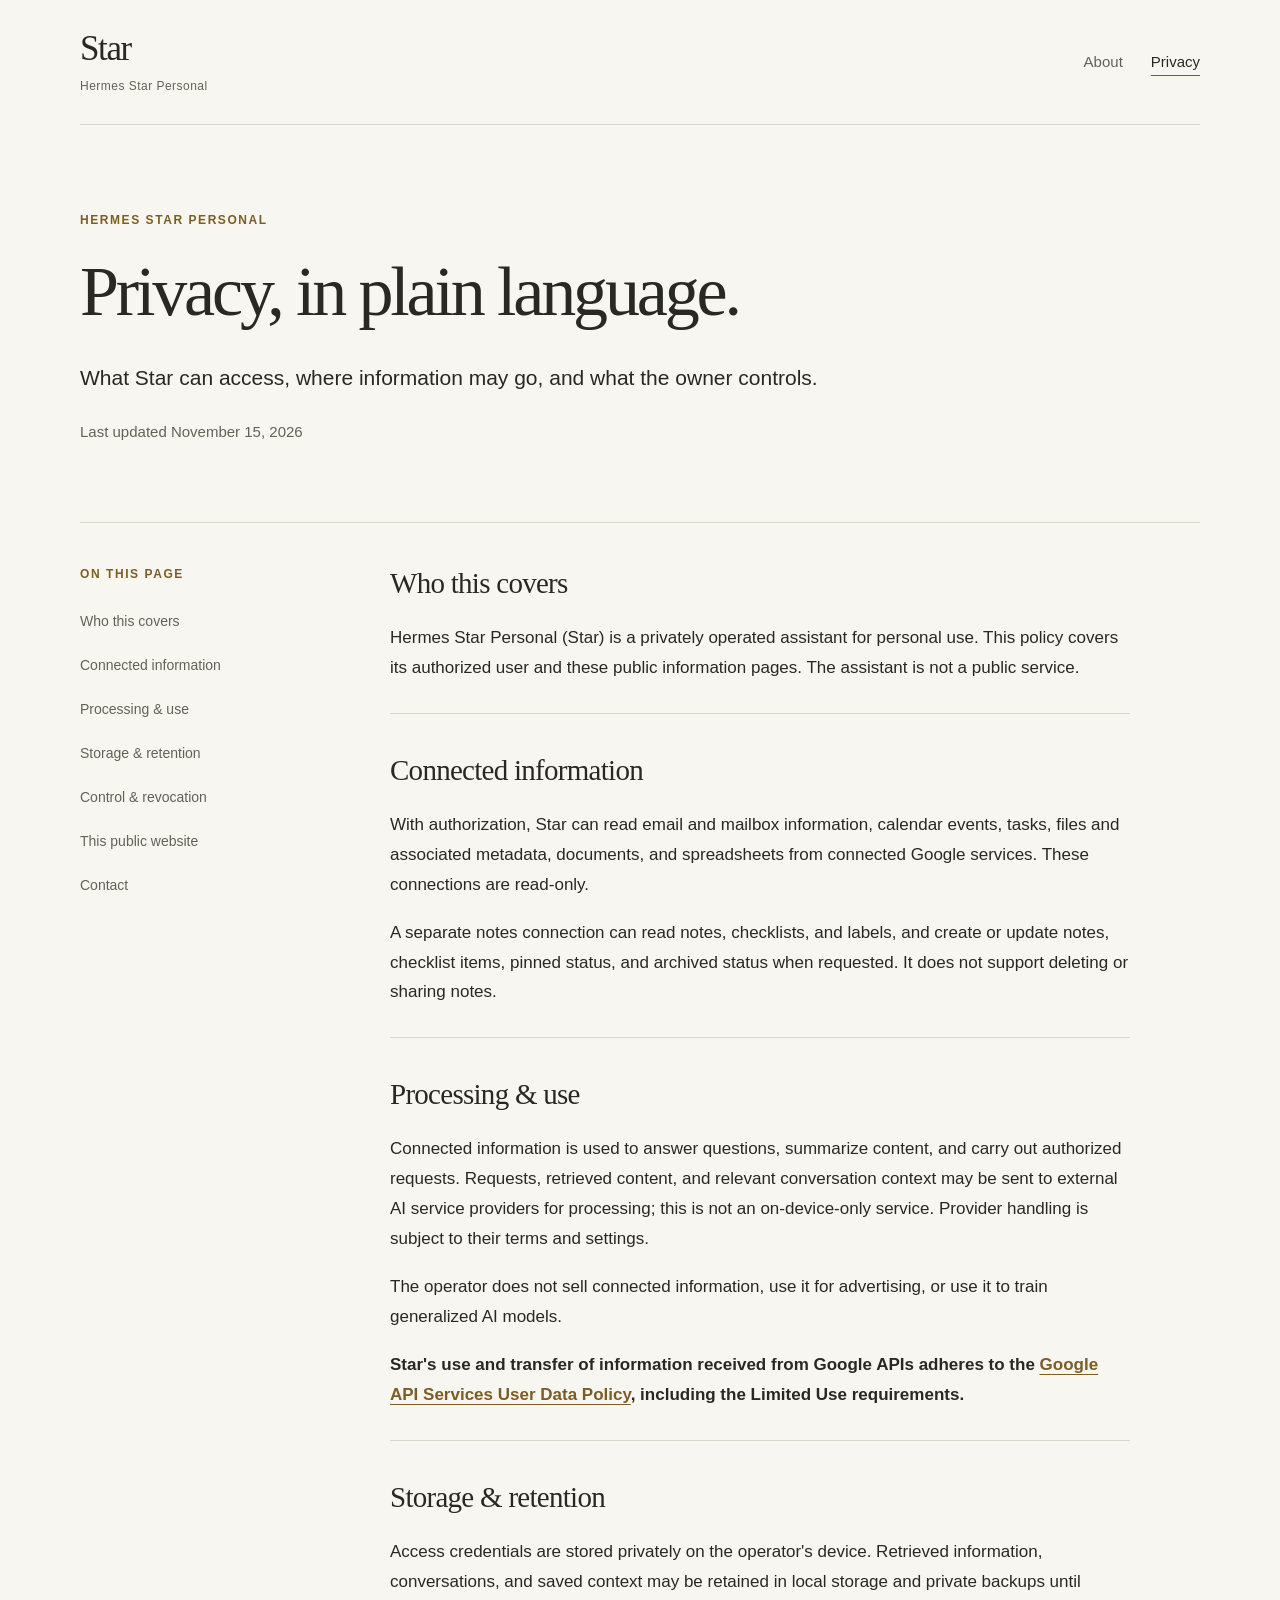
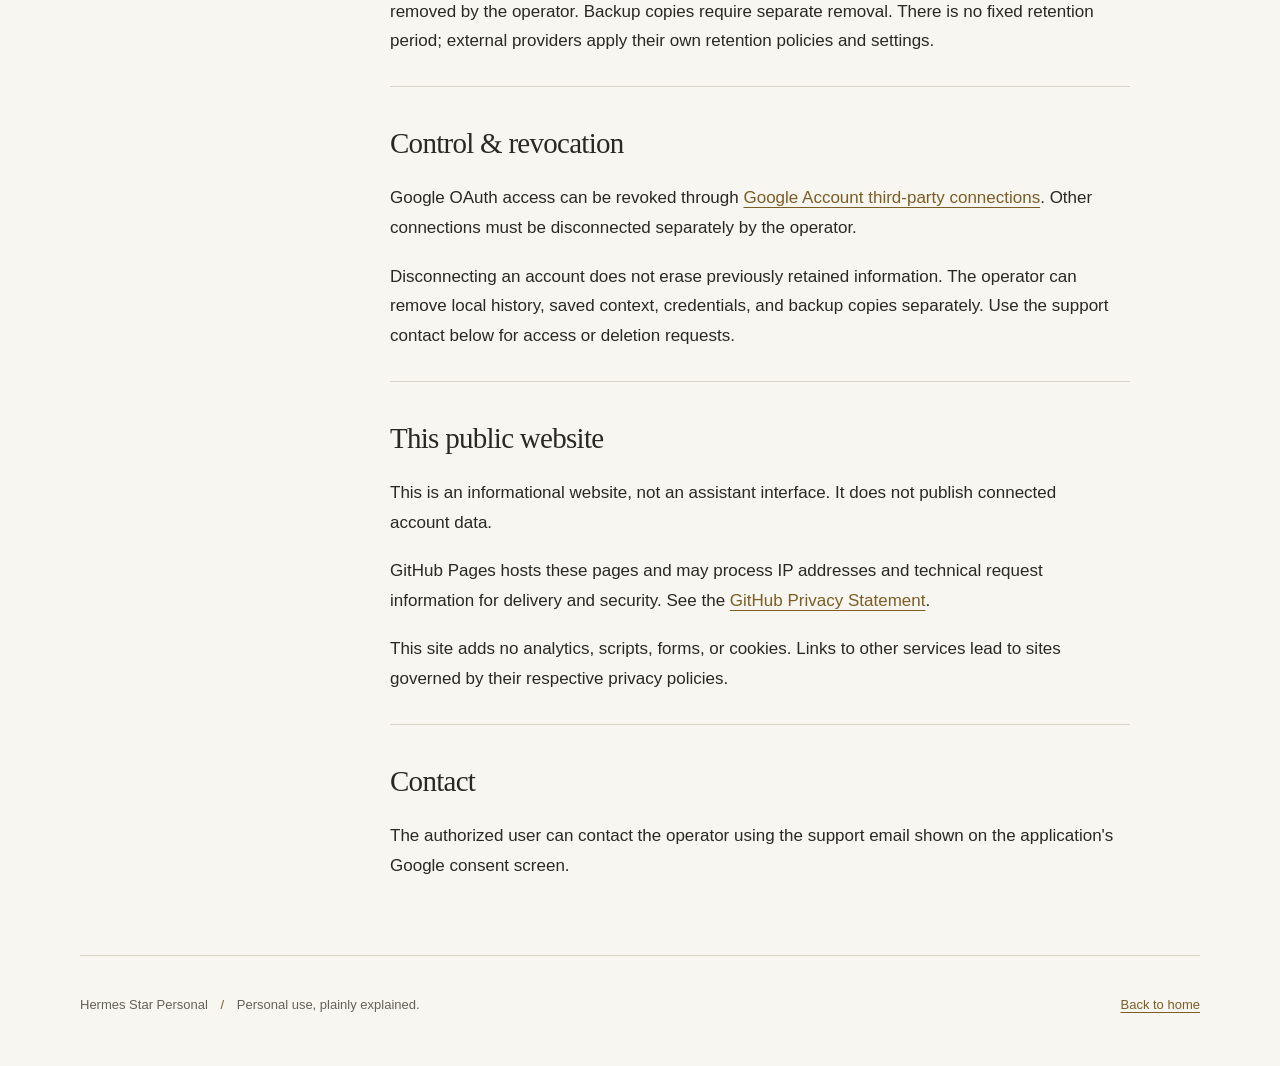
==== privacy/index.html @ 008290ce "Publish minimal Star information and privacy policy" ====
<!doctype html>
<html lang="en">
<head>
  <meta charset="utf-8">
  <meta name="viewport" content="width=device-width, initial-scale=1">
  <meta name="description" content="How Hermes Star Personal accesses, processes, retains, and protects information in its owner's personal assistant deployment.">
  <title>Privacy — Hermes Star Personal</title>
  <link rel="stylesheet" href="../styles.css">
</head>
<body>
  <a class="skip-link" href="#main">Skip to content</a>
  <header class="site-header wrap">
    <a class="wordmark" href="../" aria-label="Star home">Star<span>Hermes Star Personal</span></a>
    <nav aria-label="Main navigation"><a href="../">About</a><a href="./" aria-current="page">Privacy</a></nav>
  </header>
  <main id="main" class="wrap">
    <header class="intro policy-intro">
      <p class="eyebrow">Hermes Star Personal</p>
      <h1>Privacy, in plain language.</h1>
      <p class="lede">What Star can access, where information may go, and what the owner controls.</p>
      <p class="intro-note">Last updated <time datetime="2026-11-15">November 15, 2026</time></p>
    </header>
    <div class="learn-layout">
      <aside class="policy-contents" aria-label="On this page">
        <p class="eyebrow">On this page</p>
        <nav aria-label="Privacy sections">
          <a href="#scope">Who this covers</a>
          <a href="#access">Connected information</a>
          <a href="#use">Processing &amp; use</a>
          <a href="#storage">Storage &amp; retention</a>
          <a href="#control">Control &amp; revocation</a>
          <a href="#website">This public website</a>
          <a href="#contact">Contact</a>
        </nav>
      </aside>
      <article class="reading-column" aria-label="Privacy policy">
        <section class="topic" aria-labelledby="scope">
          <h2 id="scope">Who this covers</h2>
          <p>Hermes Star Personal (Star) is a privately operated assistant for personal use. This policy covers its authorized user and these public information pages. The assistant is not a public service.</p>
        </section>
        <section class="topic" aria-labelledby="access">
          <h2 id="access">Connected information</h2>
          <p>With authorization, Star can read email and mailbox information, calendar events, tasks, files and associated metadata, documents, and spreadsheets from connected Google services. These connections are read-only.</p>
          <p>A separate notes connection can read notes, checklists, and labels, and create or update notes, checklist items, pinned status, and archived status when requested. It does not support deleting or sharing notes.</p>
        </section>
        <section class="topic" aria-labelledby="use">
          <h2 id="use">Processing &amp; use</h2>
          <p>Connected information is used to answer questions, summarize content, and carry out authorized requests. Requests, retrieved content, and relevant conversation context may be sent to external AI service providers for processing; this is not an on-device-only service. Provider handling is subject to their terms and settings.</p>
          <p>The operator does not sell connected information, use it for advertising, or use it to train generalized AI models.</p>
          <p><strong>Star's use and transfer of information received from Google APIs adheres to the <a href="https://developers.google.com/terms/api-services-user-data-policy">Google API Services User Data Policy</a>, including the Limited Use requirements.</strong></p>
        </section>
        <section class="topic" aria-labelledby="storage">
          <h2 id="storage">Storage &amp; retention</h2>
          <p>Access credentials are stored privately on the operator's device. Retrieved information, conversations, and saved context may be retained in local storage and private backups until removed by the operator. Backup copies require separate removal. There is no fixed retention period; external providers apply their own retention policies and settings.</p>
        </section>
        <section class="topic" aria-labelledby="control">
          <h2 id="control">Control &amp; revocation</h2>
          <p>Google OAuth access can be revoked through <a href="https://myaccount.google.com/connections">Google Account third-party connections</a>. Other connections must be disconnected separately by the operator.</p>
          <p>Disconnecting an account does not erase previously retained information. The operator can remove local history, saved context, credentials, and backup copies separately. Use the support contact below for access or deletion requests.</p>
        </section>
        <section class="topic" aria-labelledby="website">
          <h2 id="website">This public website</h2>
          <p>This is an informational website, not an assistant interface. It does not publish connected account data.</p>
          <p>GitHub Pages hosts these pages and may process IP addresses and technical request information for delivery and security. See the <a href="https://docs.github.com/en/site-policy/privacy-policies/github-general-privacy-statement">GitHub Privacy Statement</a>.</p>
          <p>This site adds no analytics, scripts, forms, or cookies. Links to other services lead to sites governed by their respective privacy policies.</p>
        </section>
        <section class="topic" aria-labelledby="contact">
          <h2 id="contact">Contact</h2>
          <p>The authorized user can contact the operator using the support email shown on the application's Google consent screen.</p>
        </section>
      </article>
    </div>
  </main>
  <footer class="site-footer wrap"><p>Hermes Star Personal <span aria-hidden="true">/</span> Personal use, plainly explained.</p><a href="../">Back to home</a></footer>
</body>
</html>
---- styles.css ----
:root {
  color-scheme: light;
  --paper: #f8f6f0;
  --ink: #292923;
  --muted: #636257;
  --gold: #7c5d25;
  --rule: #d9d5c8;
  --wash: #eeebe2;
}
* { box-sizing: border-box; }
html { scroll-padding-top: 2rem; }
body { margin: 0; background: var(--paper); color: var(--ink); font-family: "Segoe UI", "Helvetica Neue", Arial, sans-serif; font-size: 17px; line-height: 1.75; }
a { color: var(--gold); text-decoration-thickness: 1px; text-underline-offset: .23em; overflow-wrap: anywhere; }
a:hover { color: var(--ink); }
a:focus-visible { outline: 2px solid var(--gold); outline-offset: 5px; border-radius: 1px; }
.wrap { width: min(1120px, calc(100% - 96px)); margin-inline: auto; }
.site-header { display: flex; justify-content: space-between; align-items: center; gap: 2rem; padding-block: 30px; border-bottom: 1px solid var(--rule); }
.wordmark { font-family: Georgia, "Times New Roman", serif; color: var(--ink); font-size: 35px; line-height: 1.1; text-decoration: none; letter-spacing: -.04em; }
.wordmark span { display: block; margin-top: 9px; color: var(--muted); font-family: "Segoe UI", "Helvetica Neue", Arial, sans-serif; font-size: 12px; line-height: 1.4; letter-spacing: .04em; }
.site-header nav { display: flex; gap: 28px; }
.site-header nav a { display: inline-flex; align-items: center; min-height: 44px; color: var(--muted); text-decoration: none; font-size: 15px; }
.site-header nav a[aria-current="page"] { color: var(--ink); text-decoration: underline; text-decoration-color: var(--gold); text-underline-offset: 8px; }
.intro { padding: 86px 0 78px; max-width: 850px; }
.eyebrow { color: var(--gold); font-size: 12px; line-height: 1.6; letter-spacing: .13em; text-transform: uppercase; font-weight: 600; margin: 0 0 24px; }
h1, h2, h3 { text-wrap: pretty; }
h1 { font-family: Georgia, "Times New Roman", serif; font-weight: 400; font-size: clamp(42px, 5.7vw, 70px); line-height: 1.09; letter-spacing: -.045em; margin: 0 0 30px; }
p { margin: 0 0 1.1em; text-wrap: pretty; }
.lede { max-width: 760px; font-size: 21px; line-height: 1.65; }
.intro-note { color: var(--muted); font-size: 15px; line-height: 1.7; max-width: 670px; margin-bottom: 0; }
.learn-layout { display: grid; grid-template-columns: 240px minmax(0, 1fr); gap: 70px; border-top: 1px solid var(--rule); padding-top: 42px; }
.section-label p:not(.eyebrow) { color: var(--muted); font-size: 15px; }
.section-label .eyebrow, .policy-contents .eyebrow { margin-bottom: 15px; }
.reading-column { max-width: 740px; min-width: 0; }
.topic { margin-bottom: 38px; padding-bottom: 30px; border-bottom: 1px solid var(--rule); }
.topic:last-child { border-bottom: 0; margin-bottom: 0; }
h2 { font-family: Georgia, "Times New Roman", serif; font-weight: 400; font-size: 29px; line-height: 1.25; letter-spacing: -.025em; margin: 0 0 22px; }
h3 { font-size: 18px; line-height: 1.4; font-weight: 600; margin: 30px 0 14px; }
.topic p:last-child { margin-bottom: 0; }
.policy-intro { max-width: 900px; }
.policy-contents nav { display: flex; flex-direction: column; align-items: flex-start; }
.policy-contents nav a { display: flex; align-items: center; min-height: 44px; color: var(--muted); text-decoration: none; font-size: 14px; }
.policy-contents nav a:hover { color: var(--gold); text-decoration: underline; }
.scope-list { margin: 28px 0; }
.scope-list > div { padding: 17px 0; border-top: 1px solid var(--rule); }
.scope-list > div:last-child { border-bottom: 1px solid var(--rule); }
dt { font-weight: 600; }
dd { margin: 3px 0 0; color: var(--muted); font-size: 15px; }
code { display: block; margin-top: 7px; font-family: Consolas, "Courier New", monospace; font-size: 12px; line-height: 1.65; overflow-wrap: anywhere; color: var(--ink); }
strong { font-weight: 600; }
.site-footer { display: flex; align-items: center; justify-content: space-between; gap: 28px; margin-top: 44px; padding: 28px 0 38px; border-top: 1px solid var(--rule); font-size: 13px; color: var(--muted); }
.site-footer p { margin: 0; }
.site-footer p span { margin-inline: 9px; color: var(--gold); }
.site-footer > a { display: inline-flex; align-items: center; min-height: 44px; }
.skip-link { position: absolute; top: 8px; left: 8px; padding: 10px 18px; background: var(--ink); color: var(--paper); transform: translateY(-160%); z-index: 5; }
.skip-link:focus { transform: translateY(0); color: var(--paper); }
@media (max-width: 850px) {
  .wrap { width: calc(100% - 56px); }
  .learn-layout { grid-template-columns: 180px minmax(0, 1fr); gap: 32px; }
  .intro { padding-block: 64px; }
}
@media (max-width: 620px) {
  .wrap { width: calc(100% - 40px); }
  .site-header { padding-block: 22px; gap: 14px; }
  .wordmark { font-size: 31px; }
  .wordmark span { font-size: 10px; }
  .site-header nav { gap: 19px; }
  .site-header nav a { font-size: 14px; }
  .intro { padding-block: 48px; }
  .eyebrow { font-size: 10px; }
  .lede { font-size: 19px; }
  .learn-layout { grid-template-columns: minmax(0, 1fr); gap: 30px; padding-top: 30px; }
  .section-label p:not(.eyebrow) { margin-bottom: 0; }
  .policy-contents nav { display: grid; grid-template-columns: 1fr 1fr; column-gap: 18px; }
  h2 { font-size: 27px; }
  .site-footer { flex-direction: column; align-items: flex-start; gap: 6px; margin-top: 18px; }
}
@media print {
  body { background: white; color: black; font-size: 12pt; }
  .wrap { width: 100%; }
  .skip-link, .site-header nav, .policy-contents, .section-label { display: none; }
  .learn-layout { display: block; }
  .intro { padding-block: 28px; }
  h1 { font-size: 32pt; }
  h2, h3 { break-after: avoid; }
  .site-footer { margin-top: 16px; }
}
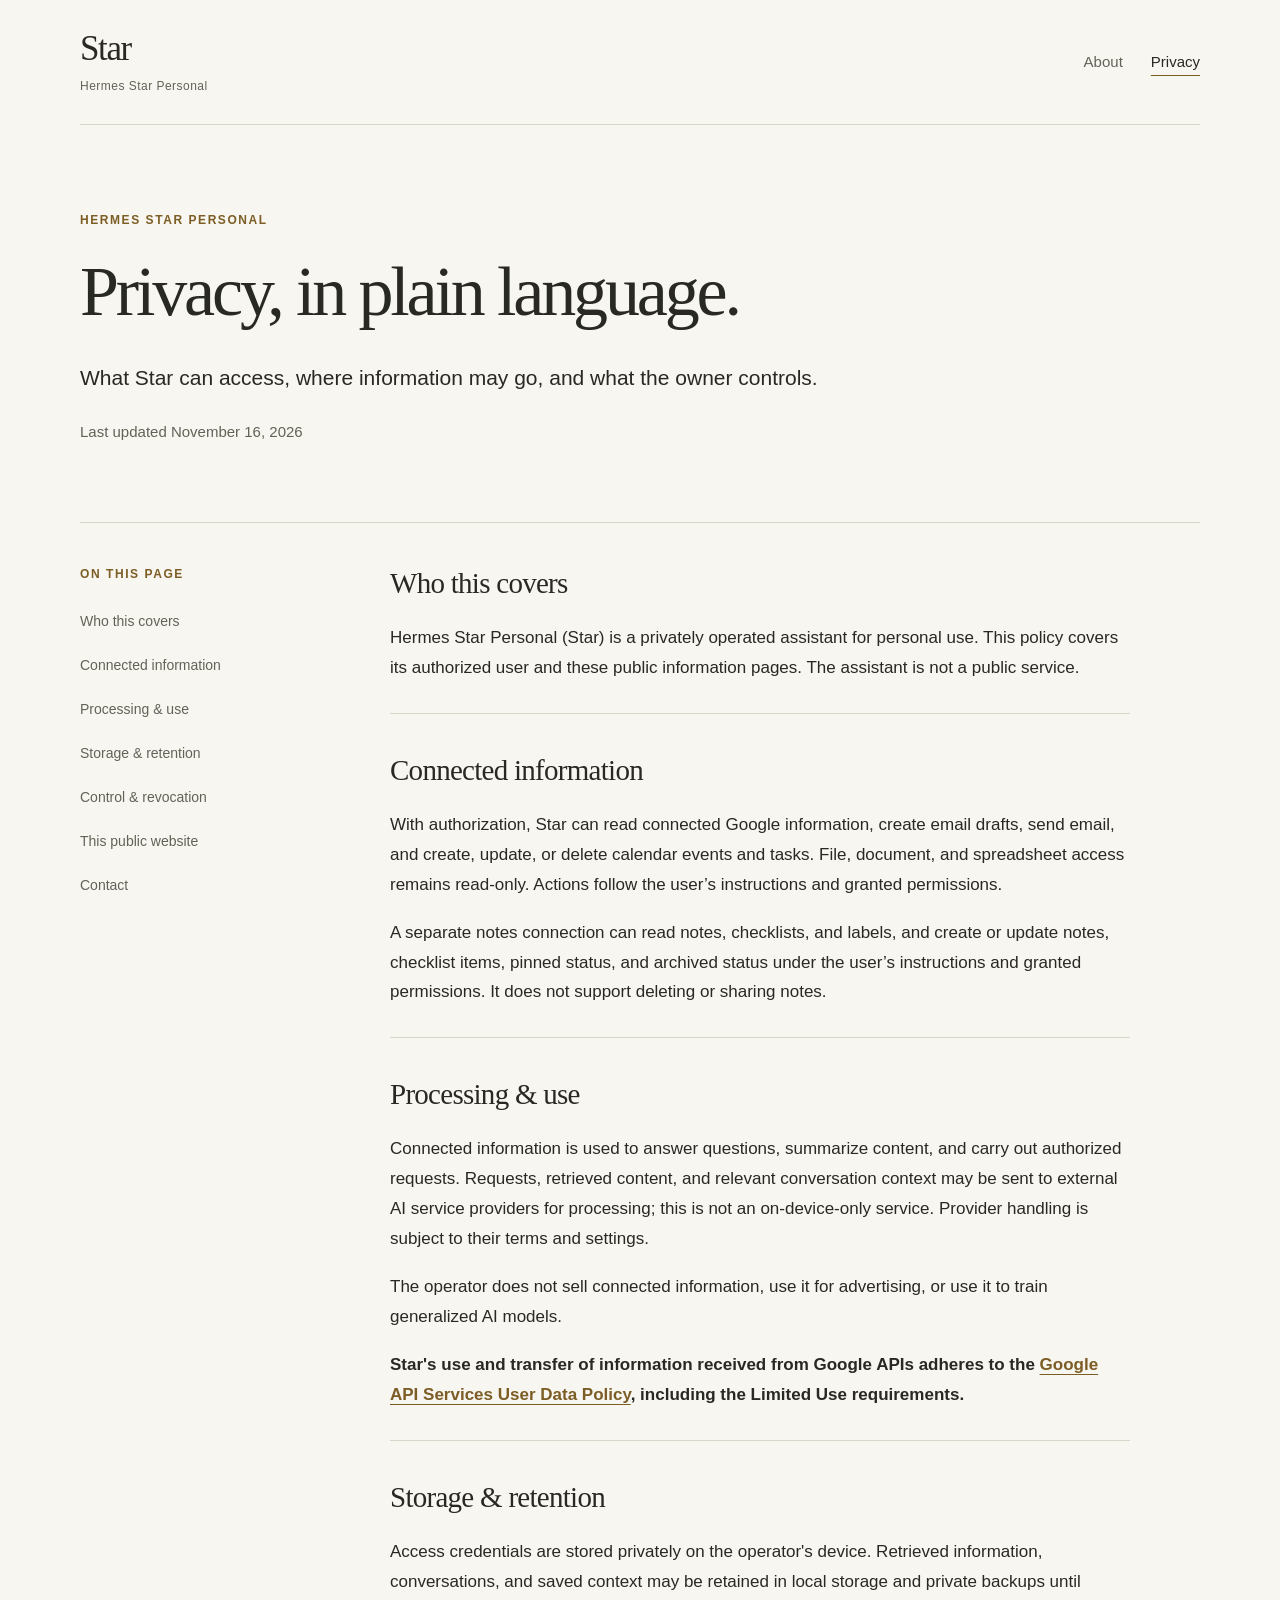
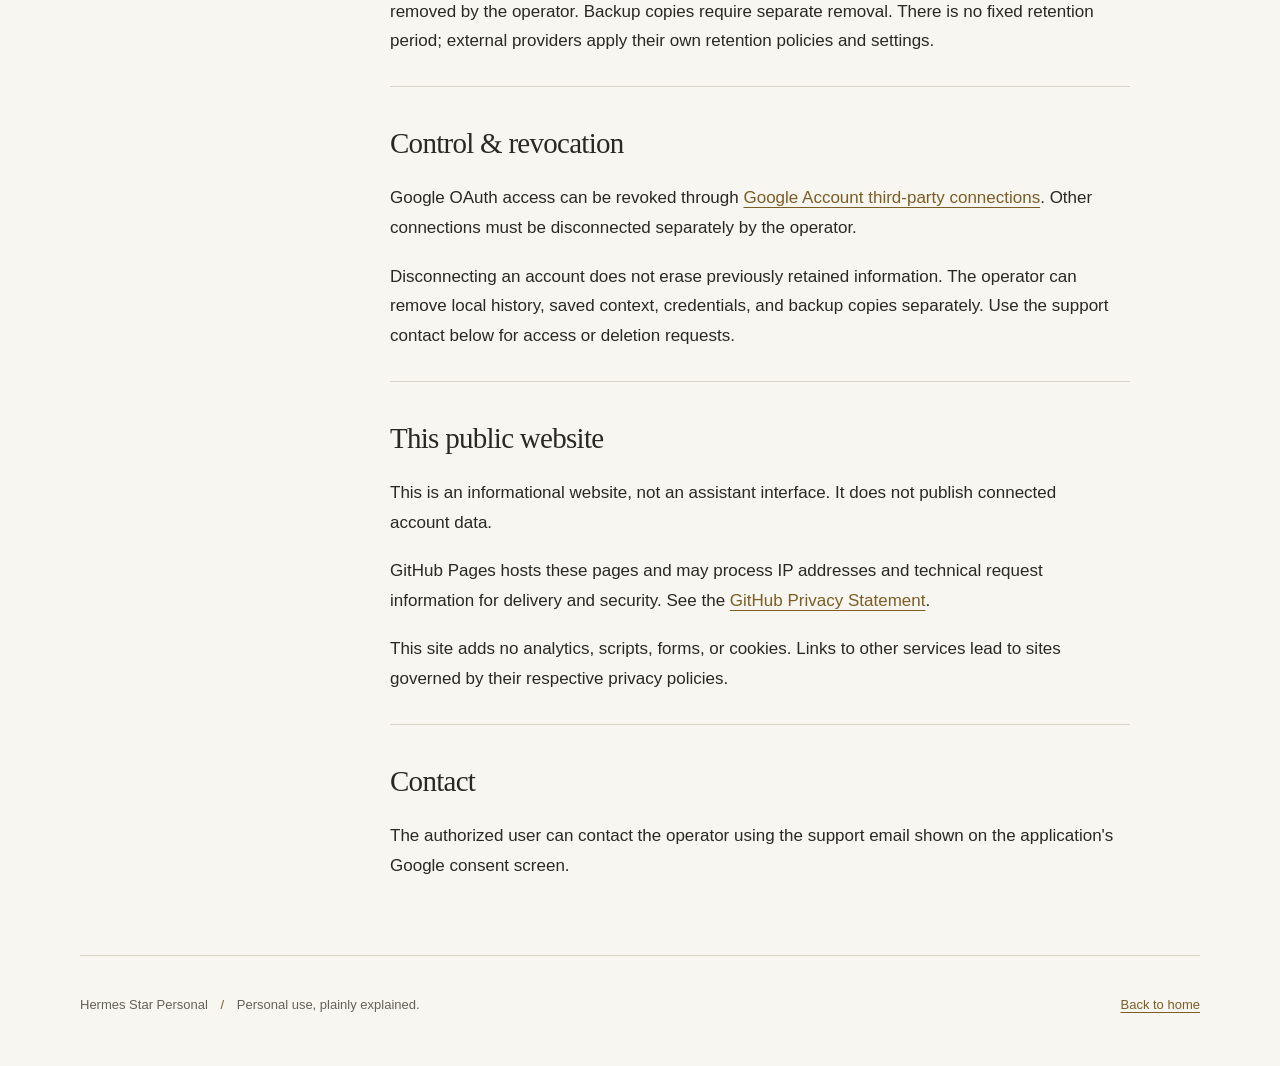
==== commit 56d189d6: "Correct privacy policy for authorized write capabilities" ====
--- a/privacy/index.html
+++ b/privacy/index.html
@@ -18,7 +18,7 @@
       <p class="eyebrow">Hermes Star Personal</p>
       <h1>Privacy, in plain language.</h1>
       <p class="lede">What Star can access, where information may go, and what the owner controls.</p>
-      <p class="intro-note">Last updated <time datetime="2026-11-15">November 15, 2026</time></p>
+      <p class="intro-note">Last updated <time datetime="2026-11-16">November 16, 2026</time></p>
     </header>
     <div class="learn-layout">
       <aside class="policy-contents" aria-label="On this page">
@@ -40,8 +40,8 @@
         </section>
         <section class="topic" aria-labelledby="access">
           <h2 id="access">Connected information</h2>
-          <p>With authorization, Star can read email and mailbox information, calendar events, tasks, files and associated metadata, documents, and spreadsheets from connected Google services. These connections are read-only.</p>
-          <p>A separate notes connection can read notes, checklists, and labels, and create or update notes, checklist items, pinned status, and archived status when requested. It does not support deleting or sharing notes.</p>
+          <p>With authorization, Star can read connected Google information, create email drafts, send email, and create, update, or delete calendar events and tasks. File, document, and spreadsheet access remains read-only. Actions follow the user’s instructions and granted permissions.</p>
+          <p>A separate notes connection can read notes, checklists, and labels, and create or update notes, checklist items, pinned status, and archived status under the user’s instructions and granted permissions. It does not support deleting or sharing notes.</p>
         </section>
         <section class="topic" aria-labelledby="use">
           <h2 id="use">Processing &amp; use</h2>
